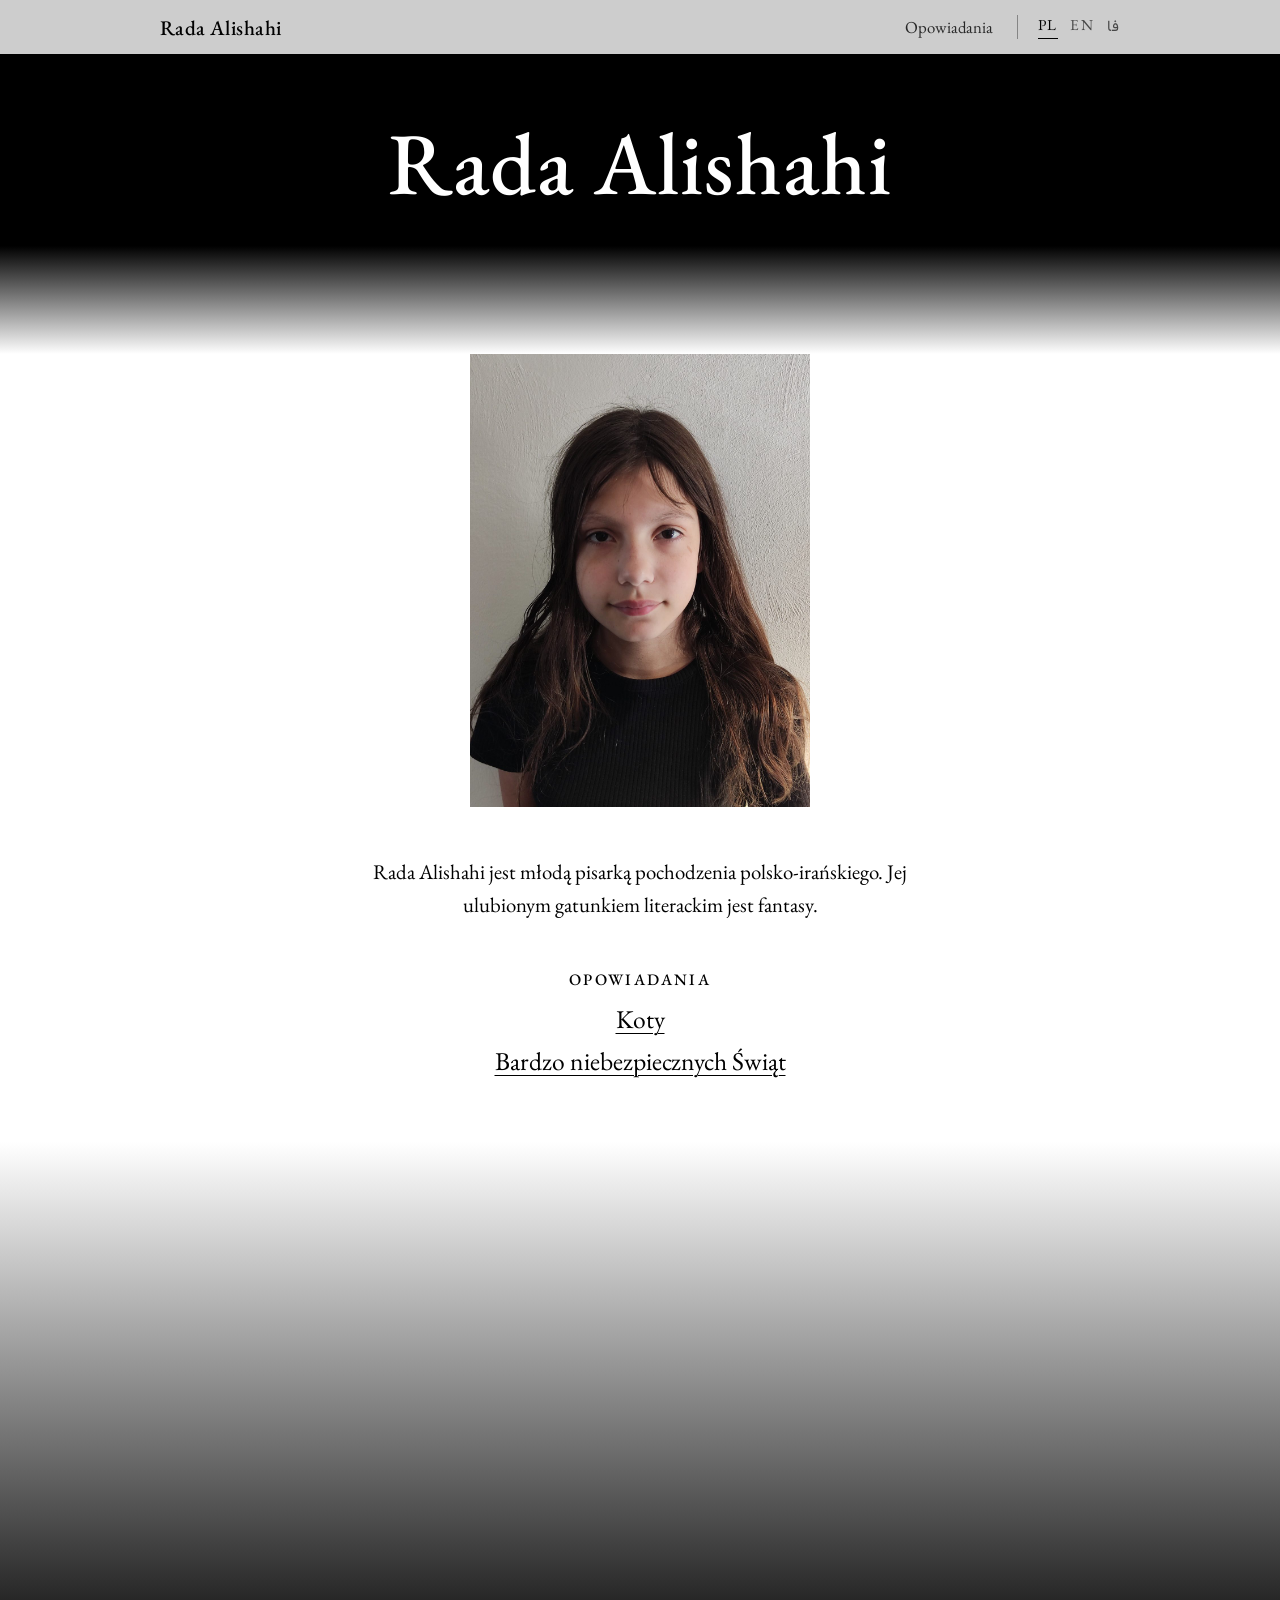
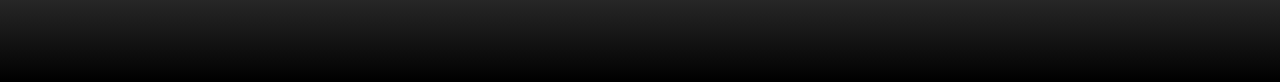
==== index.html @ a1891bc9 "Light grey top bar with black text for more contrast Co-Authored-By: Claude Opus 5.5 <noreply@anthro" ====
<!doctype html>
<html lang="pl" dir="ltr">
<head>
  <meta charset="utf-8">
  <meta name="viewport" content="width=device-width, initial-scale=1">
  <title>Rada Alishahi</title>
  <link rel="alternate" hreflang="pl" href="https://rada.chrupala.me/">
  <link rel="alternate" hreflang="en" href="https://rada.chrupala.me/en/">
  <link rel="alternate" hreflang="fa" href="https://rada.chrupala.me/fa/">
  <link rel="stylesheet" href="style.css?v=9">
</head>
<body>
  <nav class="topbar">
    <a class="brand" href="./" aria-current="page">Rada Alishahi</a>
    <a class="nav-link" href="./#stories">Opowiadania</a>
    <div class="langs">
      <a href="./" lang="pl" hreflang="pl" title="Polski" aria-current="page">PL</a>
      <a href="en/" lang="en" hreflang="en" title="English">EN</a>
      <a href="fa/" lang="fa" hreflang="fa" title="فارسی">فا</a>
    </div>
  </nav>
  <header>
    <h1>Rada Alishahi</h1>
  </header>
  <div class="fade fade-to-white" aria-hidden="true"></div>
  <main>
    <img src="rada.jpg" alt="Rada Alishahi" width="1200" height="1600">
    <section class="bio">
      <p>Rada Alishahi jest młodą pisarką pochodzenia polsko-irańskiego. Jej ulubionym gatunkiem literackim jest fantasy.</p>
    </section>
    <section class="stories" id="stories">
      <h2>Opowiadania</h2>
      <ul>
        <li><a href="koty/">Koty</a></li>
        <li><a href="christmas/">Bardzo niebezpiecznych Świąt</a></li>
      </ul>
    </section>
  </main>
  <div class="fade fade-to-black" aria-hidden="true"></div>
</body>
</html>
---- style.css ----
/* eb-garamond-latin-ext-400-italic */
@font-face {
  font-family: 'EB Garamond';
  font-style: italic;
  font-display: swap;
  font-weight: 400;
  src: url(fonts/eb-garamond-latin-ext-400-italic.woff2) format('woff2');
  unicode-range: U+0100-02BA,U+02BD-02C5,U+02C7-02CC,U+02CE-02D7,U+02DD-02FF,U+0304,U+0308,U+0329,U+1D00-1DBF,U+1E00-1E9F,U+1EF2-1EFF,U+2020,U+20A0-20AB,U+20AD-20C0,U+2113,U+2C60-2C7F,U+A720-A7FF;
}

/* eb-garamond-latin-400-italic */
@font-face {
  font-family: 'EB Garamond';
  font-style: italic;
  font-display: swap;
  font-weight: 400;
  src: url(fonts/eb-garamond-latin-400-italic.woff2) format('woff2');
  unicode-range: U+0000-00FF,U+0131,U+0152-0153,U+02BB-02BC,U+02C6,U+02DA,U+02DC,U+0304,U+0308,U+0329,U+2000-206F,U+20AC,U+2122,U+2191,U+2193,U+2212,U+2215,U+FEFF,U+FFFD;
}

/* eb-garamond-latin-ext-400-normal */
@font-face {
  font-family: 'EB Garamond';
  font-style: normal;
  font-display: swap;
  font-weight: 400;
  src: url(fonts/eb-garamond-latin-ext-400-normal.woff2) format('woff2');
  unicode-range: U+0100-02BA,U+02BD-02C5,U+02C7-02CC,U+02CE-02D7,U+02DD-02FF,U+0304,U+0308,U+0329,U+1D00-1DBF,U+1E00-1E9F,U+1EF2-1EFF,U+2020,U+20A0-20AB,U+20AD-20C0,U+2113,U+2C60-2C7F,U+A720-A7FF;
}

/* eb-garamond-latin-400-normal */
@font-face {
  font-family: 'EB Garamond';
  font-style: normal;
  font-display: swap;
  font-weight: 400;
  src: url(fonts/eb-garamond-latin-400-normal.woff2) format('woff2');
  unicode-range: U+0000-00FF,U+0131,U+0152-0153,U+02BB-02BC,U+02C6,U+02DA,U+02DC,U+0304,U+0308,U+0329,U+2000-206F,U+20AC,U+2122,U+2191,U+2193,U+2212,U+2215,U+FEFF,U+FFFD;
}

/* eb-garamond-latin-ext-500-normal */
@font-face {
  font-family: 'EB Garamond';
  font-style: normal;
  font-display: swap;
  font-weight: 500;
  src: url(fonts/eb-garamond-latin-ext-500-normal.woff2) format('woff2');
  unicode-range: U+0100-02BA,U+02BD-02C5,U+02C7-02CC,U+02CE-02D7,U+02DD-02FF,U+0304,U+0308,U+0329,U+1D00-1DBF,U+1E00-1E9F,U+1EF2-1EFF,U+2020,U+20A0-20AB,U+20AD-20C0,U+2113,U+2C60-2C7F,U+A720-A7FF;
}

/* eb-garamond-latin-500-normal */
@font-face {
  font-family: 'EB Garamond';
  font-style: normal;
  font-display: swap;
  font-weight: 500;
  src: url(fonts/eb-garamond-latin-500-normal.woff2) format('woff2');
  unicode-range: U+0000-00FF,U+0131,U+0152-0153,U+02BB-02BC,U+02C6,U+02DA,U+02DC,U+0304,U+0308,U+0329,U+2000-206F,U+20AC,U+2122,U+2191,U+2193,U+2212,U+2215,U+FEFF,U+FFFD;
}

/* vazirmatn-arabic-400-normal */
@font-face {
  font-family: 'Vazirmatn';
  font-style: normal;
  font-display: swap;
  font-weight: 400;
  src: url(fonts/vazirmatn-arabic-400-normal.woff2) format('woff2');
  unicode-range: U+0600-06FF,U+0750-077F,U+0870-088E,U+0890-0891,U+0897-08E1,U+08E3-08FF,U+200C-200E,U+2010-2011,U+204F,U+2E41,U+FB50-FDFF,U+FE70-FE74,U+FE76-FEFC,U+102E0-102FB,U+10E60-10E7E,U+10EC2-10EC4,U+10EFC-10EFF,U+1EE00-1EE03,U+1EE05-1EE1F,U+1EE21-1EE22,U+1EE24,U+1EE27,U+1EE29-1EE32,U+1EE34-1EE37,U+1EE39,U+1EE3B,U+1EE42,U+1EE47,U+1EE49,U+1EE4B,U+1EE4D-1EE4F,U+1EE51-1EE52,U+1EE54,U+1EE57,U+1EE59,U+1EE5B,U+1EE5D,U+1EE5F,U+1EE61-1EE62,U+1EE64,U+1EE67-1EE6A,U+1EE6C-1EE72,U+1EE74-1EE77,U+1EE79-1EE7C,U+1EE7E,U+1EE80-1EE89,U+1EE8B-1EE9B,U+1EEA1-1EEA3,U+1EEA5-1EEA9,U+1EEAB-1EEBB,U+1EEF0-1EEF1;
}

/* vazirmatn-latin-ext-400-normal */
@font-face {
  font-family: 'Vazirmatn';
  font-style: normal;
  font-display: swap;
  font-weight: 400;
  src: url(fonts/vazirmatn-latin-ext-400-normal.woff2) format('woff2');
  unicode-range: U+0100-02BA,U+02BD-02C5,U+02C7-02CC,U+02CE-02D7,U+02DD-02FF,U+0304,U+0308,U+0329,U+1D00-1DBF,U+1E00-1E9F,U+1EF2-1EFF,U+2020,U+20A0-20AB,U+20AD-20C0,U+2113,U+2C60-2C7F,U+A720-A7FF;
}

/* vazirmatn-latin-400-normal */
@font-face {
  font-family: 'Vazirmatn';
  font-style: normal;
  font-display: swap;
  font-weight: 400;
  src: url(fonts/vazirmatn-latin-400-normal.woff2) format('woff2');
  unicode-range: U+0000-00FF,U+0131,U+0152-0153,U+02BB-02BC,U+02C6,U+02DA,U+02DC,U+0304,U+0308,U+0329,U+2000-206F,U+20AC,U+2122,U+2191,U+2193,U+2212,U+2215,U+FEFF,U+FFFD;
}

/* vazirmatn-arabic-500-normal */
@font-face {
  font-family: 'Vazirmatn';
  font-style: normal;
  font-display: swap;
  font-weight: 500;
  src: url(fonts/vazirmatn-arabic-500-normal.woff2) format('woff2');
  unicode-range: U+0600-06FF,U+0750-077F,U+0870-088E,U+0890-0891,U+0897-08E1,U+08E3-08FF,U+200C-200E,U+2010-2011,U+204F,U+2E41,U+FB50-FDFF,U+FE70-FE74,U+FE76-FEFC,U+102E0-102FB,U+10E60-10E7E,U+10EC2-10EC4,U+10EFC-10EFF,U+1EE00-1EE03,U+1EE05-1EE1F,U+1EE21-1EE22,U+1EE24,U+1EE27,U+1EE29-1EE32,U+1EE34-1EE37,U+1EE39,U+1EE3B,U+1EE42,U+1EE47,U+1EE49,U+1EE4B,U+1EE4D-1EE4F,U+1EE51-1EE52,U+1EE54,U+1EE57,U+1EE59,U+1EE5B,U+1EE5D,U+1EE5F,U+1EE61-1EE62,U+1EE64,U+1EE67-1EE6A,U+1EE6C-1EE72,U+1EE74-1EE77,U+1EE79-1EE7C,U+1EE7E,U+1EE80-1EE89,U+1EE8B-1EE9B,U+1EEA1-1EEA3,U+1EEA5-1EEA9,U+1EEAB-1EEBB,U+1EEF0-1EEF1;
}

/* vazirmatn-latin-ext-500-normal */
@font-face {
  font-family: 'Vazirmatn';
  font-style: normal;
  font-display: swap;
  font-weight: 500;
  src: url(fonts/vazirmatn-latin-ext-500-normal.woff2) format('woff2');
  unicode-range: U+0100-02BA,U+02BD-02C5,U+02C7-02CC,U+02CE-02D7,U+02DD-02FF,U+0304,U+0308,U+0329,U+1D00-1DBF,U+1E00-1E9F,U+1EF2-1EFF,U+2020,U+20A0-20AB,U+20AD-20C0,U+2113,U+2C60-2C7F,U+A720-A7FF;
}

/* vazirmatn-latin-500-normal */
@font-face {
  font-family: 'Vazirmatn';
  font-style: normal;
  font-display: swap;
  font-weight: 500;
  src: url(fonts/vazirmatn-latin-500-normal.woff2) format('woff2');
  unicode-range: U+0000-00FF,U+0131,U+0152-0153,U+02BB-02BC,U+02C6,U+02DA,U+02DC,U+0304,U+0308,U+0329,U+2000-206F,U+20AC,U+2122,U+2191,U+2193,U+2212,U+2215,U+FEFF,U+FFFD;
}

* { box-sizing: border-box; }

html, body { margin: 0; }

body {
  background: #000;
  font-family: "EB Garamond", Garamond, "Times New Roman", serif;
}

header {
  padding: 7vh 16px 4vh;
  background: #000;
  color: #fff;
}

.topbar {
  position: sticky;
  top: 0;
  z-index: 10;
  display: flex;
  align-items: center;
  gap: 1.5rem;
  padding: 0.85rem max(16px, calc((100% - 60rem) / 2));
  background: rgba(212, 212, 212, 0.97);
  -webkit-backdrop-filter: blur(8px);
  backdrop-filter: blur(8px);
  box-shadow: 0 1px 6px rgba(0, 0, 0, 0.3);
  color: #000;
  font-size: 1.05rem;
}

.topbar a {
  color: #000;
  text-decoration: none;
}

.topbar .brand {
  margin-inline-end: auto;
  font-size: 1.3rem;
  font-weight: 500;
  letter-spacing: 0.02em;
}

.topbar .nav-link {
  opacity: 0.8;
}

.topbar .nav-link:hover,
.topbar .langs a:hover {
  opacity: 1;
}

.langs {
  display: flex;
  gap: 0.8rem;
  padding-inline-start: 1.25rem;
  border-inline-start: 1px solid rgba(0, 0, 0, 0.35);
}

.langs a {
  opacity: 0.65;
  font-size: 0.95rem;
  letter-spacing: 0.08em;
}

.langs a[aria-current="page"] {
  opacity: 1;
  border-bottom: 1px solid currentColor;
}

@media (max-width: 480px) {
  .topbar { gap: 0.9rem; padding-block: 0.7rem; font-size: 1rem; }
  .topbar .brand { font-size: 1.1rem; }
  .langs { gap: 0.6rem; padding-inline-start: 0.9rem; }
}

#stories,
.cyoa section {
  scroll-margin-top: 5rem;
}

h1 {
  margin: 0;
  font-size: clamp(2.5rem, 9vw, 5.5rem);
  font-weight: 500;
  line-height: 1.05;
  text-wrap: balance;
  letter-spacing: 0.01em;
  text-align: center;
}

.fade { height: 12vh; }
.fade-to-white { background: linear-gradient(to bottom, #000, #fff); }
.fade-to-black { height: 60vh; background: linear-gradient(to bottom, #fff, #000); }

main {
  background: #fff;
  color: #000;
  padding: 0 16px 4rem;
}

img {
  display: block;
  width: min(340px, 75vw);
  height: auto;
  margin: 0 auto;
}

.bio {
  max-width: 36rem;
  margin: 3rem auto 0;
  font-size: 1.3rem;
  line-height: 1.6;
  text-align: center;
}

.byline {
  margin: 1rem 0 0;
  text-align: center;
  font-style: italic;
  font-size: 1.2rem;
  opacity: 0.8;
}

.stories {
  max-width: 36rem;
  margin: 3rem auto 0;
  text-align: center;
  font-size: 1.3rem;
}

.stories h2 {
  margin: 0 0 0.75rem;
  font-size: 1rem;
  font-weight: 500;
  letter-spacing: 0.15em;
  text-transform: uppercase;
}

.stories ul {
  list-style: none;
  margin: 0;
  padding: 0;
}

.stories a {
  color: #000;
  font-size: 1.6rem;
  text-underline-offset: 0.2em;
  text-decoration-thickness: 1px;
}

.stories .note {
  font-size: 1rem;
  opacity: 0.7;
}

.story {
  max-width: 34rem;
  margin: 0 auto;
  font-size: 1.25rem;
  line-height: 1.6;
  hyphens: auto;
}

.story p {
  margin: 0;
  text-indent: 1.5em;
}

.story h2 {
  margin: 0 0 1.5rem;
  font-size: 1.8rem;
  font-weight: 500;
  text-align: center;
}

.story h2 + p {
  text-indent: 0;
}

.story p + h2 {
  margin-top: 4rem;
}

.chapter-no {
  display: block;
  margin-bottom: 0.25rem;
  font-size: 0.9rem;
  letter-spacing: 0.15em;
  text-transform: uppercase;
  opacity: 0.6;
}

.story .tbc {
  margin-top: 3rem;
  text-indent: 0;
  text-align: center;
}

html[lang="fa"] body {
  font-family: Vazirmatn, Tahoma, sans-serif;
}

html[lang="fa"] h1 {
  letter-spacing: 0;
  line-height: 1.3;
}

html[lang="fa"] .bio {
  line-height: 2;
}

.langs a:lang(fa) {
  font-family: Vazirmatn, Tahoma, sans-serif;
}

.langs a:lang(pl),
.langs a:lang(en) {
  font-family: "EB Garamond", Garamond, "Times New Roman", serif;
}

html[lang="fa"] .stories a:lang(pl) {
  font-family: "EB Garamond", Garamond, "Times New Roman", serif;
}

.byline a {
  color: inherit;
  text-underline-offset: 0.2em;
  text-decoration-thickness: 1px;
}

html[lang="fa"] .byline {
  font-style: normal;
}

html[lang="fa"] .story {
  line-height: 2.1;
  hyphens: none;
}

html[lang="fa"] .story em {
  font-style: normal;
  font-weight: 500;
}

html[lang="fa"] .chapter-no {
  letter-spacing: 0;
}

h1.h1-long {
  max-width: 14em;
  margin: 0 auto;
  font-size: clamp(2rem, 6.5vw, 4rem);
  line-height: 1.1;
}

/* interactive story: show one section at a time */
.cyoa section {
  display: none;
}

.cyoa section:target,
.cyoa:not(:has(section:target)) #s1 {
  display: block;
}

@supports not selector(:has(a)) {
  .cyoa section { display: block; margin-bottom: 3rem; }
}

.cyoa .section-no {
  margin-bottom: 1.5rem;
  text-indent: 0;
  text-align: center;
  font-size: 1.6rem;
  opacity: 0.5;
}

.cyoa .choice {
  margin-top: 1.5rem;
  text-indent: 0;
  font-style: italic;
}

.story a {
  color: #000;
  text-underline-offset: 0.2em;
  text-decoration-thickness: 1px;
}

.cyoa .choice a {
  font-style: normal;
  font-weight: 500;
  white-space: nowrap;
}

.cyoa .ending {
  margin-top: 2.5rem;
  text-indent: 0;
  text-align: center;
  letter-spacing: 0.15em;
}

.cyoa .ending + p {
  margin-top: 1rem;
  text-indent: 0;
  text-align: center;
}

.cyoa .again {
  margin-top: 2rem;
  text-indent: 0;
  text-align: center;
}

.stories li + li {
  margin-top: 0.5rem;
}

html[lang="fa"] .stories a:lang(en) {
  font-family: "EB Garamond", Garamond, "Times New Roman", serif;
}
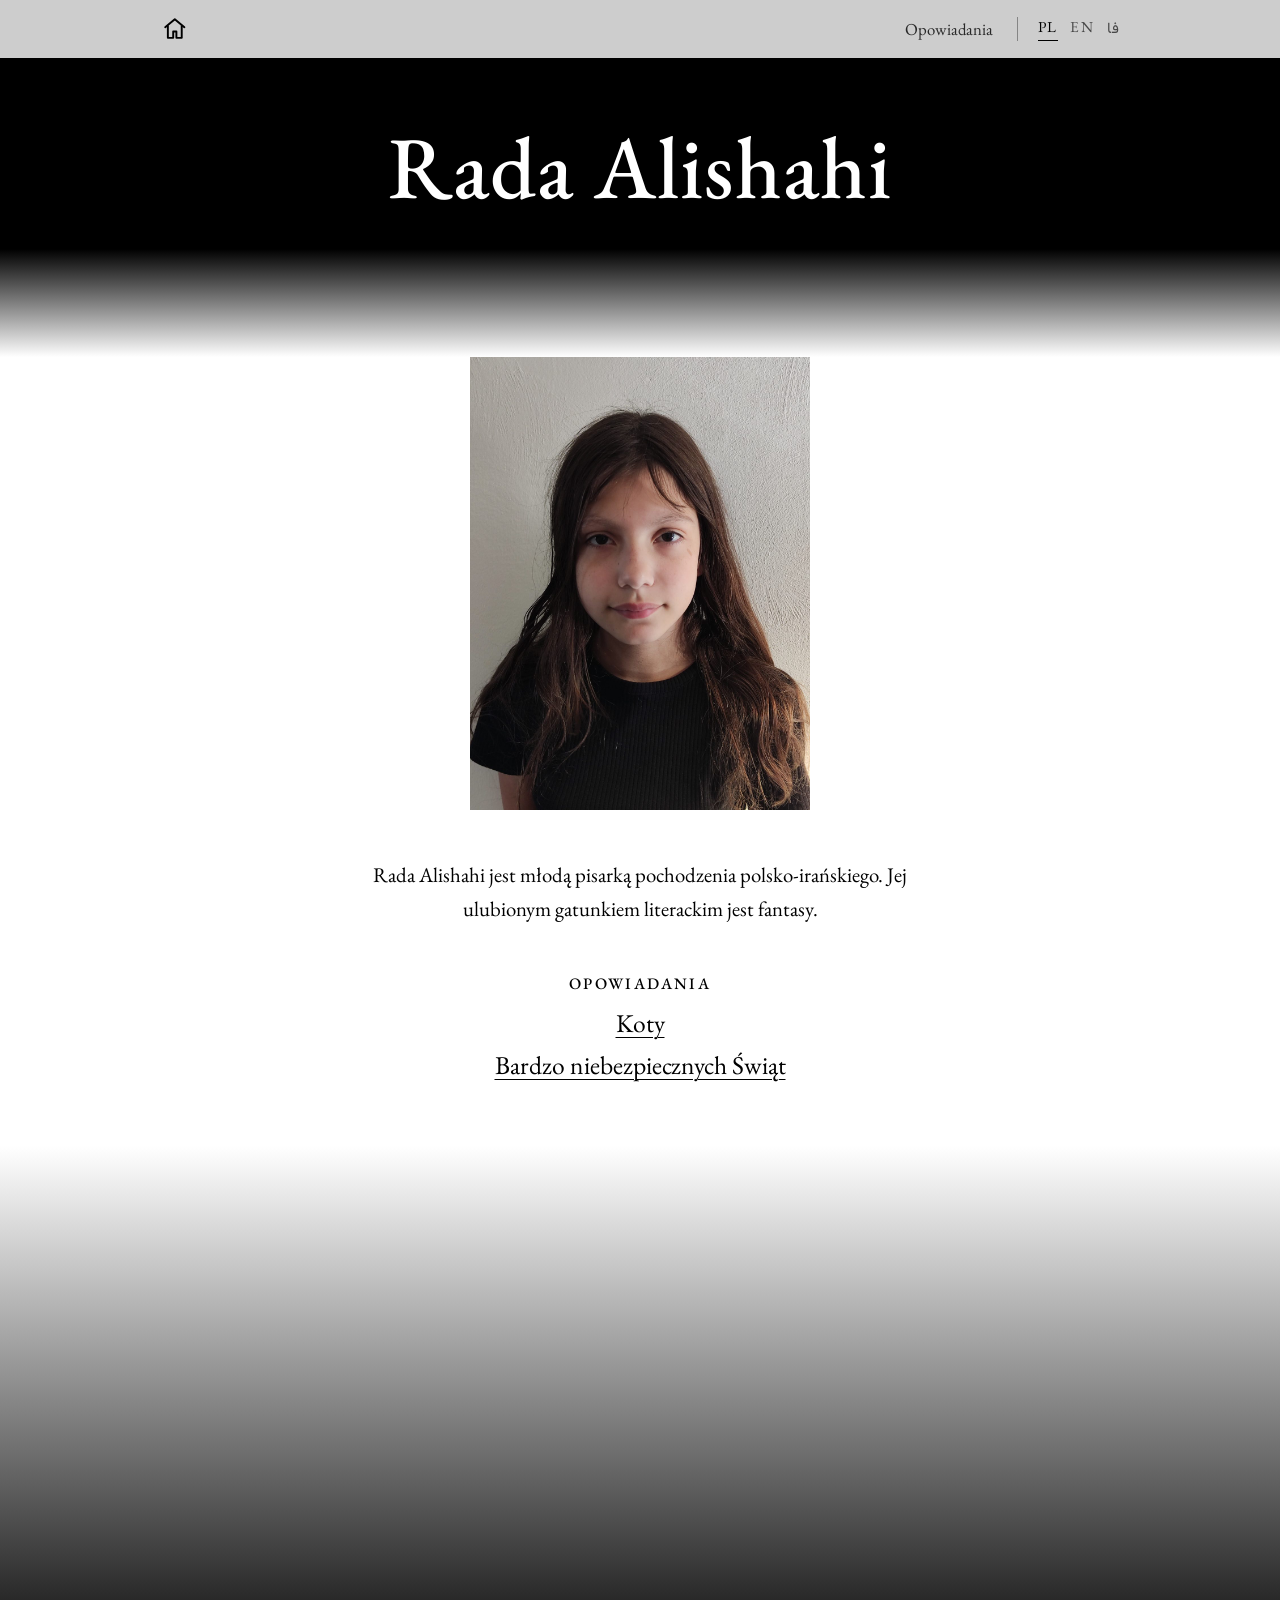
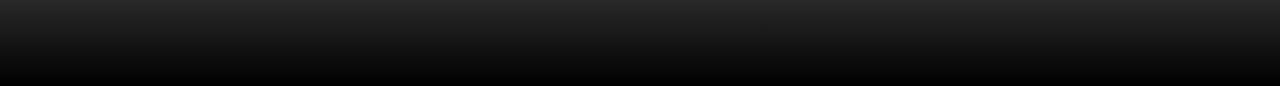
==== commit bd55d8ea: "Home icon instead of name in top bar Co-Authored-By: Claude Opus 5.5 <noreply@anthropic.com> Claude-" ====
--- a/index.html
+++ b/index.html
@@ -7,11 +7,11 @@
   <link rel="alternate" hreflang="pl" href="https://rada.chrupala.me/">
   <link rel="alternate" hreflang="en" href="https://rada.chrupala.me/en/">
   <link rel="alternate" hreflang="fa" href="https://rada.chrupala.me/fa/">
-  <link rel="stylesheet" href="style.css?v=9">
+  <link rel="stylesheet" href="style.css?v=10">
 </head>
 <body>
   <nav class="topbar">
-    <a class="brand" href="./" aria-current="page">Rada Alishahi</a>
+    <a class="brand" href="./" aria-current="page" aria-label="Strona główna" title="Strona główna"><svg viewBox="0 0 24 24" width="24" height="24" aria-hidden="true" focusable="false"><path d="M3 10.5 12 3l9 7.5" fill="none" stroke="currentColor" stroke-width="1.8" stroke-linecap="round" stroke-linejoin="round"/><path d="M5.5 9v11.5h5v-6h3v6h5V9" fill="none" stroke="currentColor" stroke-width="1.8" stroke-linejoin="round"/></svg></a>
     <a class="nav-link" href="./#stories">Opowiadania</a>
     <div class="langs">
       <a href="./" lang="pl" hreflang="pl" title="Polski" aria-current="page">PL</a>
--- a/style.css
+++ b/style.css
@@ -155,10 +155,19 @@
 }
 
 .topbar .brand {
+  display: inline-flex;
   margin-inline-end: auto;
-  font-size: 1.3rem;
-  font-weight: 500;
-  letter-spacing: 0.02em;
+  padding: 0.15rem;
+}
+
+.topbar .brand svg {
+  display: block;
+  width: 1.6rem;
+  height: 1.6rem;
+}
+
+.topbar .brand:hover {
+  opacity: 0.7;
 }
 
 .topbar .nav-link {
@@ -190,7 +199,6 @@
 
 @media (max-width: 480px) {
   .topbar { gap: 0.9rem; padding-block: 0.7rem; font-size: 1rem; }
-  .topbar .brand { font-size: 1.1rem; }
   .langs { gap: 0.6rem; padding-inline-start: 0.9rem; }
 }
 
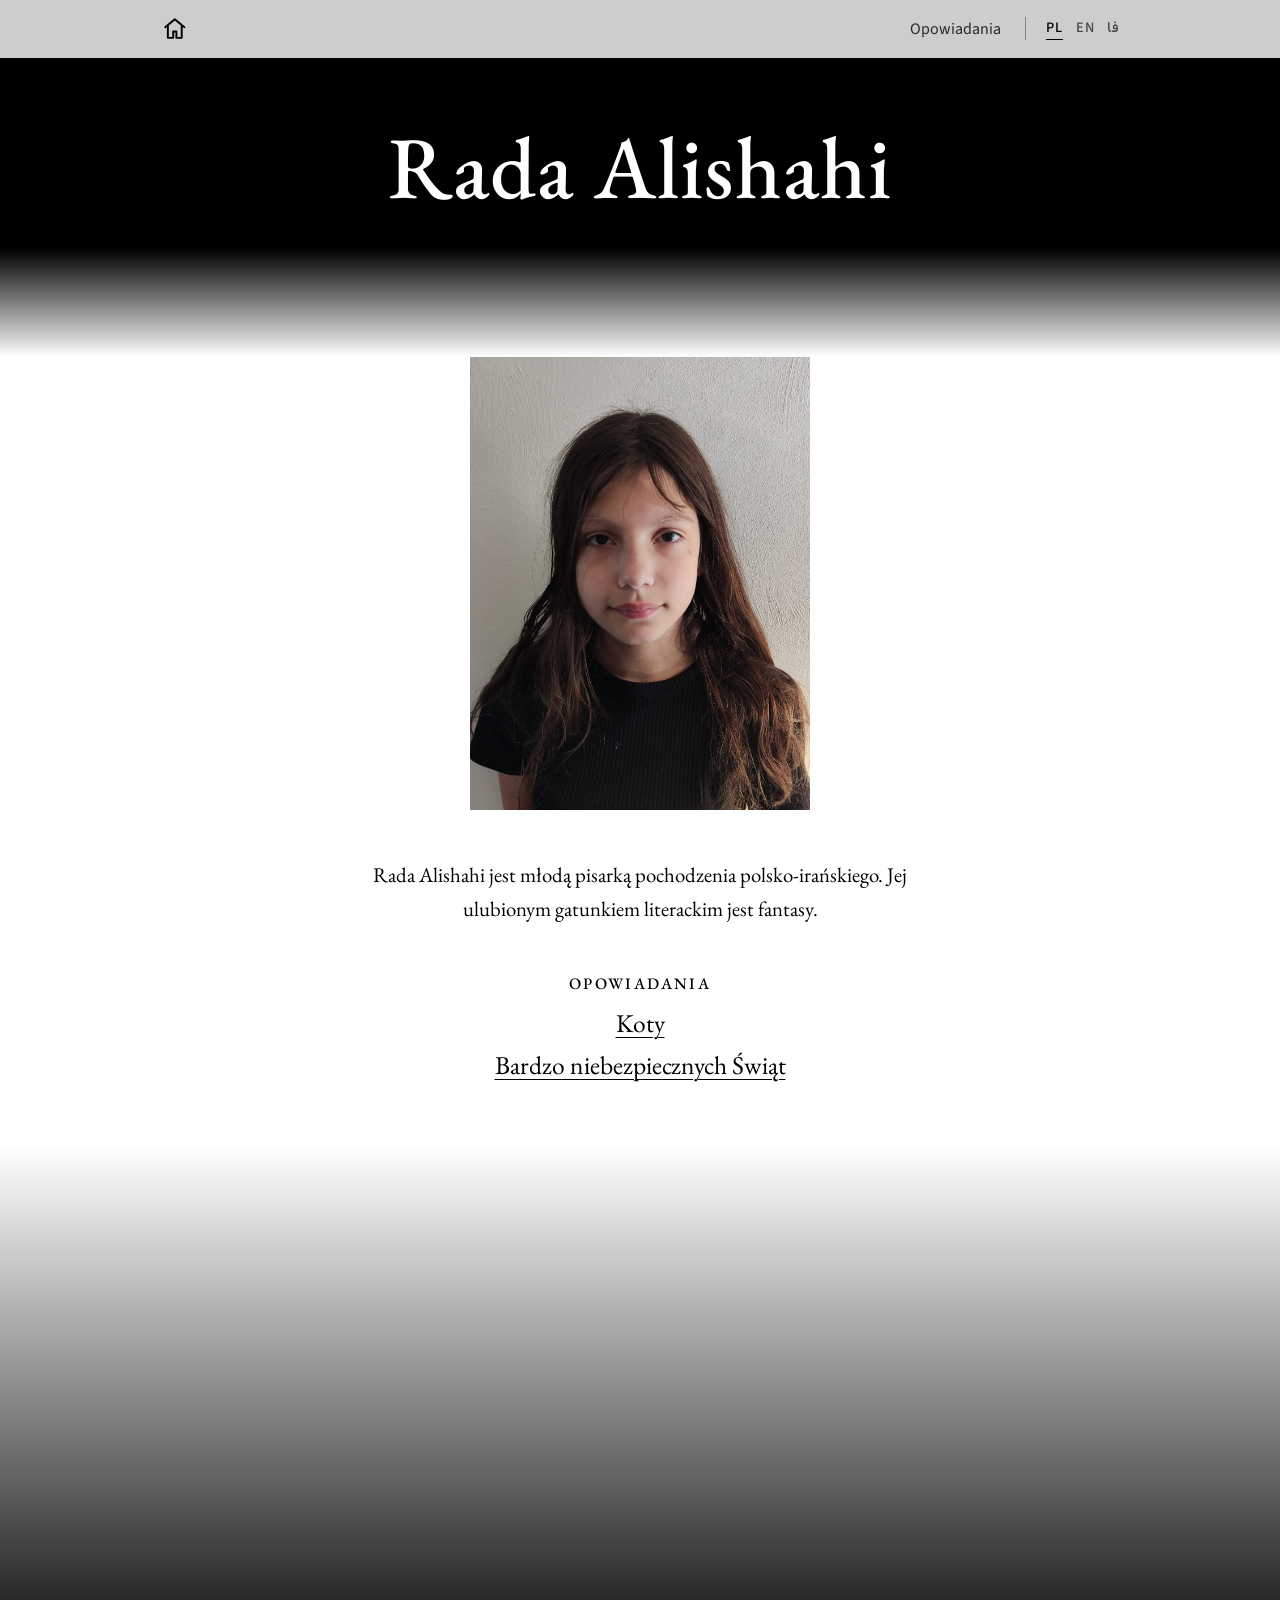
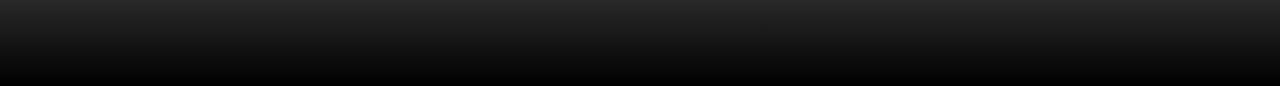
==== commit 368f3e68: "Source Sans 3 in top bar Co-Authored-By: Claude Opus 5.5 <noreply@anthropic.com> Claude-Session: htt" ====
--- a/index.html
+++ b/index.html
@@ -7,7 +7,7 @@
   <link rel="alternate" hreflang="pl" href="https://rada.chrupala.me/">
   <link rel="alternate" hreflang="en" href="https://rada.chrupala.me/en/">
   <link rel="alternate" hreflang="fa" href="https://rada.chrupala.me/fa/">
-  <link rel="stylesheet" href="style.css?v=10">
+  <link rel="stylesheet" href="style.css?v=11">
 </head>
 <body>
   <nav class="topbar">
--- a/style.css
+++ b/style.css
@@ -1,3 +1,43 @@
+/* source-sans-3-latin-ext-400-normal */
+@font-face {
+  font-family: 'Source Sans 3';
+  font-style: normal;
+  font-display: swap;
+  font-weight: 400;
+  src: url(fonts/source-sans-3-latin-ext-400-normal.woff2) format('woff2');
+  unicode-range: U+0100-02BA,U+02BD-02C5,U+02C7-02CC,U+02CE-02D7,U+02DD-02FF,U+0304,U+0308,U+0329,U+1D00-1DBF,U+1E00-1E9F,U+1EF2-1EFF,U+2020,U+20A0-20AB,U+20AD-20C0,U+2113,U+2C60-2C7F,U+A720-A7FF;
+}
+
+/* source-sans-3-latin-400-normal */
+@font-face {
+  font-family: 'Source Sans 3';
+  font-style: normal;
+  font-display: swap;
+  font-weight: 400;
+  src: url(fonts/source-sans-3-latin-400-normal.woff2) format('woff2');
+  unicode-range: U+0000-00FF,U+0131,U+0152-0153,U+02BB-02BC,U+02C6,U+02DA,U+02DC,U+0304,U+0308,U+0329,U+2000-206F,U+20AC,U+2122,U+2191,U+2193,U+2212,U+2215,U+FEFF,U+FFFD;
+}
+
+/* source-sans-3-latin-ext-500-normal */
+@font-face {
+  font-family: 'Source Sans 3';
+  font-style: normal;
+  font-display: swap;
+  font-weight: 500;
+  src: url(fonts/source-sans-3-latin-ext-500-normal.woff2) format('woff2');
+  unicode-range: U+0100-02BA,U+02BD-02C5,U+02C7-02CC,U+02CE-02D7,U+02DD-02FF,U+0304,U+0308,U+0329,U+1D00-1DBF,U+1E00-1E9F,U+1EF2-1EFF,U+2020,U+20A0-20AB,U+20AD-20C0,U+2113,U+2C60-2C7F,U+A720-A7FF;
+}
+
+/* source-sans-3-latin-500-normal */
+@font-face {
+  font-family: 'Source Sans 3';
+  font-style: normal;
+  font-display: swap;
+  font-weight: 500;
+  src: url(fonts/source-sans-3-latin-500-normal.woff2) format('woff2');
+  unicode-range: U+0000-00FF,U+0131,U+0152-0153,U+02BB-02BC,U+02C6,U+02DA,U+02DC,U+0304,U+0308,U+0329,U+2000-206F,U+20AC,U+2122,U+2191,U+2193,U+2212,U+2215,U+FEFF,U+FFFD;
+}
+
 /* eb-garamond-latin-ext-400-italic */
 @font-face {
   font-family: 'EB Garamond';
@@ -146,7 +186,8 @@
   backdrop-filter: blur(8px);
   box-shadow: 0 1px 6px rgba(0, 0, 0, 0.3);
   color: #000;
-  font-size: 1.05rem;
+  font-family: "Source Sans 3", Vazirmatn, "Helvetica Neue", Arial, sans-serif;
+  font-size: 1rem;
 }
 
 .topbar a {
@@ -188,8 +229,9 @@
 
 .langs a {
   opacity: 0.65;
-  font-size: 0.95rem;
-  letter-spacing: 0.08em;
+  font-size: 0.9rem;
+  font-weight: 500;
+  letter-spacing: 0.06em;
 }
 
 .langs a[aria-current="page"] {
@@ -339,14 +381,7 @@
   line-height: 2;
 }
 
-.langs a:lang(fa) {
-  font-family: Vazirmatn, Tahoma, sans-serif;
-}
-
-.langs a:lang(pl),
-.langs a:lang(en) {
-  font-family: "EB Garamond", Garamond, "Times New Roman", serif;
-}
+
 
 html[lang="fa"] .stories a:lang(pl) {
   font-family: "EB Garamond", Garamond, "Times New Roman", serif;
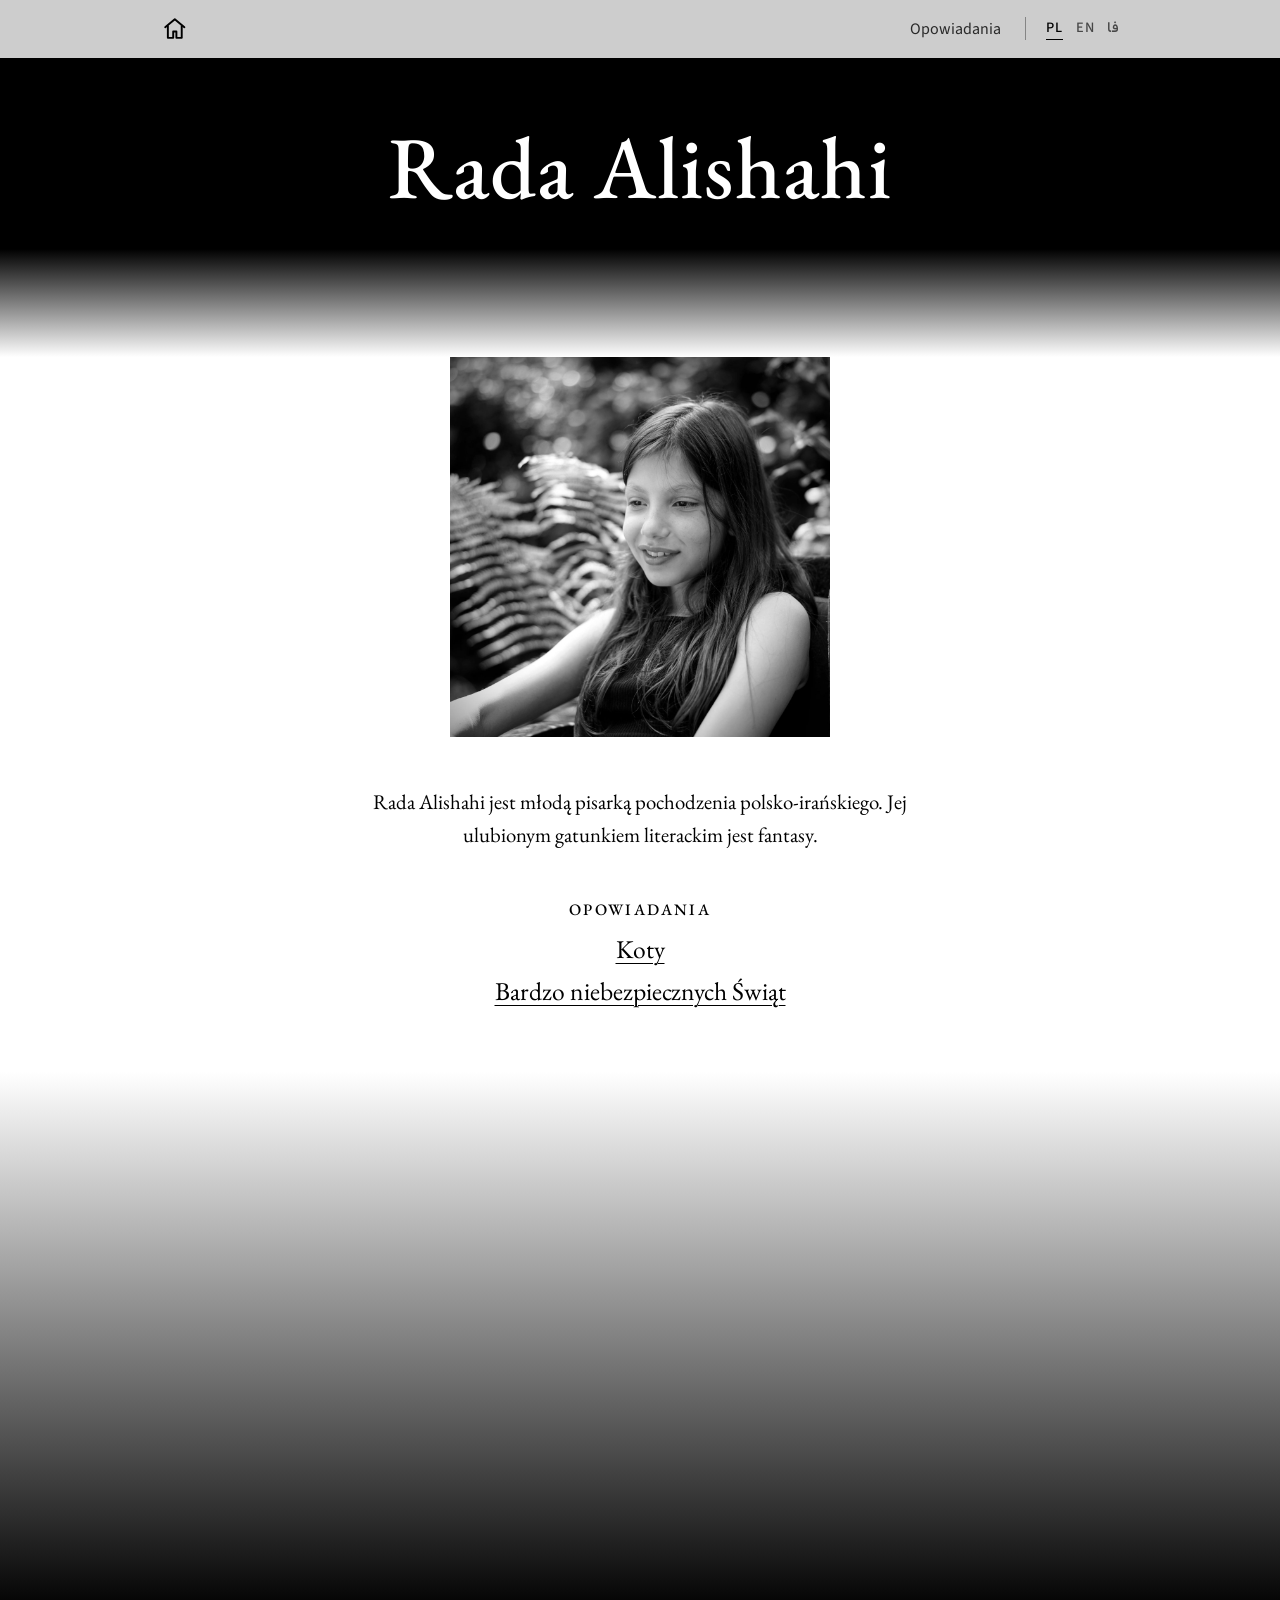
==== commit b01e5c89: "Replace photo with black-and-white portrait Co-Authored-By: Claude Opus 5.5 <noreply@anthropic.com> " ====
--- a/index.html
+++ b/index.html
@@ -7,7 +7,7 @@
   <link rel="alternate" hreflang="pl" href="https://rada.chrupala.me/">
   <link rel="alternate" hreflang="en" href="https://rada.chrupala.me/en/">
   <link rel="alternate" hreflang="fa" href="https://rada.chrupala.me/fa/">
-  <link rel="stylesheet" href="style.css?v=11">
+  <link rel="stylesheet" href="style.css?v=12">
 </head>
 <body>
   <nav class="topbar">
@@ -24,7 +24,7 @@
   </header>
   <div class="fade fade-to-white" aria-hidden="true"></div>
   <main>
-    <img src="rada.jpg" alt="Rada Alishahi" width="1200" height="1600">
+    <img src="rada-bw.jpg" alt="Rada Alishahi" width="1200" height="1200">
     <section class="bio">
       <p>Rada Alishahi jest młodą pisarką pochodzenia polsko-irańskiego. Jej ulubionym gatunkiem literackim jest fantasy.</p>
     </section>
--- a/style.css
+++ b/style.css
@@ -271,7 +271,7 @@
 
 img {
   display: block;
-  width: min(340px, 75vw);
+  width: min(380px, 85vw);
   height: auto;
   margin: 0 auto;
 }
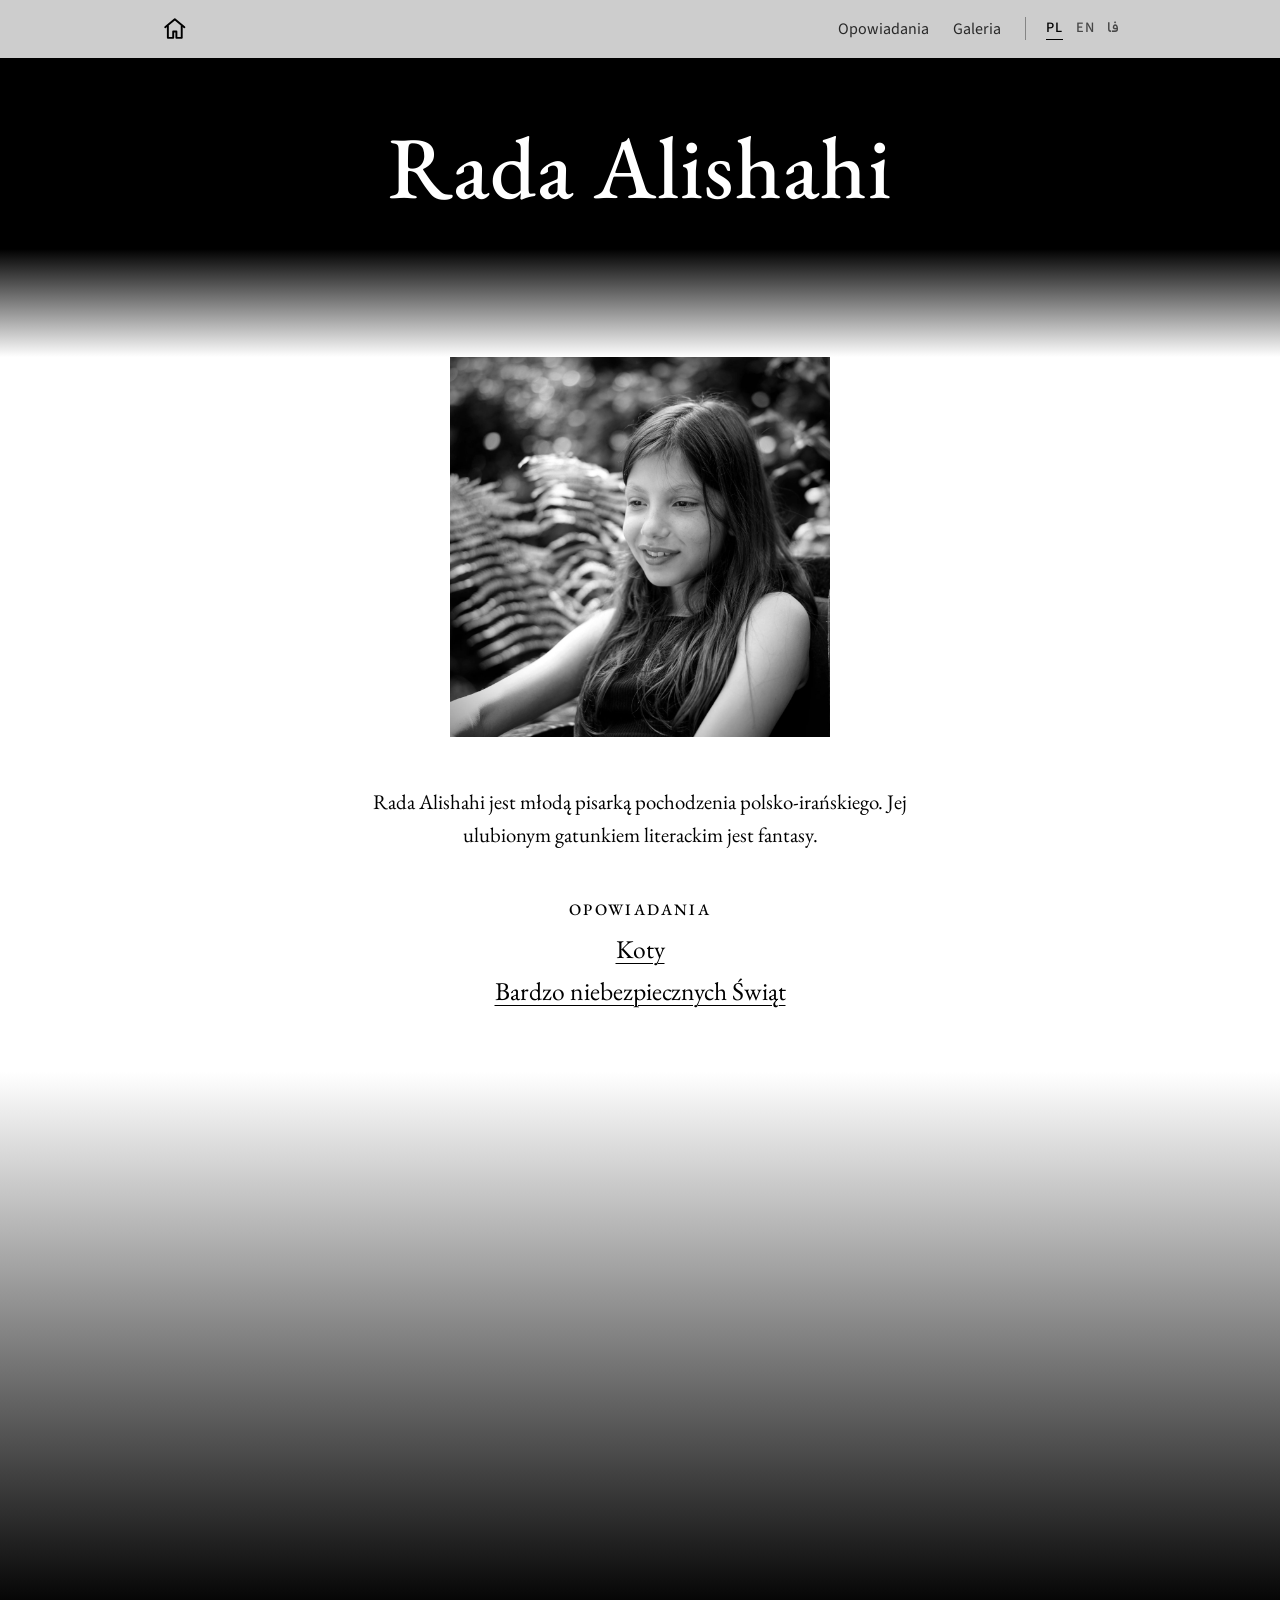
==== commit 2e441e8c: "Add gallery of Rada's drawings in Polish, English and Persian Six drawings shown as a grid of thumbn" ====
--- a/index.html
+++ b/index.html
@@ -7,12 +7,13 @@
   <link rel="alternate" hreflang="pl" href="https://rada.chrupala.me/">
   <link rel="alternate" hreflang="en" href="https://rada.chrupala.me/en/">
   <link rel="alternate" hreflang="fa" href="https://rada.chrupala.me/fa/">
-  <link rel="stylesheet" href="style.css?v=12">
+  <link rel="stylesheet" href="style.css?v=13">
 </head>
 <body>
   <nav class="topbar">
     <a class="brand" href="./" aria-current="page" aria-label="Strona główna" title="Strona główna"><svg viewBox="0 0 24 24" width="24" height="24" aria-hidden="true" focusable="false"><path d="M3 10.5 12 3l9 7.5" fill="none" stroke="currentColor" stroke-width="1.8" stroke-linecap="round" stroke-linejoin="round"/><path d="M5.5 9v11.5h5v-6h3v6h5V9" fill="none" stroke="currentColor" stroke-width="1.8" stroke-linejoin="round"/></svg></a>
     <a class="nav-link" href="./#stories">Opowiadania</a>
+    <a class="nav-link" href="./gallery/">Galeria</a>
     <div class="langs">
       <a href="./" lang="pl" hreflang="pl" title="Polski" aria-current="page">PL</a>
       <a href="en/" lang="en" hreflang="en" title="English">EN</a>
--- a/style.css
+++ b/style.css
@@ -485,3 +485,87 @@
   font-family: "EB Garamond", Garamond, "Times New Roman", serif;
 }
 
+
+/* gallery */
+.gallery {
+  max-width: 60rem;
+  margin: 0 auto;
+  scroll-margin-top: 5rem;
+}
+
+.gallery ul {
+  display: grid;
+  grid-template-columns: repeat(auto-fill, minmax(min(100%, 17rem), 1fr));
+  gap: 1.25rem;
+  list-style: none;
+  margin: 0;
+  padding: 0;
+}
+
+.gallery a {
+  display: block;
+  box-shadow: 0 1px 6px rgba(0, 0, 0, 0.25);
+  transition: transform 0.15s ease, box-shadow 0.15s ease;
+}
+
+.gallery a:hover,
+.gallery a:focus-visible {
+  transform: translateY(-2px);
+  box-shadow: 0 4px 14px rgba(0, 0, 0, 0.3);
+}
+
+.gallery img {
+  width: 100%;
+  height: auto;
+  aspect-ratio: 5 / 3;
+  object-fit: cover;
+}
+
+.lightbox {
+  display: none;
+  position: fixed;
+  inset: 0;
+  z-index: 20;
+  align-items: center;
+  justify-content: center;
+  padding: 3.5rem 3rem;
+  background: rgba(0, 0, 0, 0.97);
+}
+
+.lightbox:target {
+  display: flex;
+}
+
+.lightbox img {
+  width: auto;
+  height: auto;
+  max-width: 100%;
+  max-height: 100%;
+  margin: 0;
+}
+
+.lightbox a {
+  position: absolute;
+  color: #fff;
+  font-family: "Source Sans 3", "Helvetica Neue", Arial, sans-serif;
+  font-size: 2.5rem;
+  line-height: 1;
+  text-decoration: none;
+  opacity: 0.75;
+  padding: 0.5rem 0.75rem;
+}
+
+.lightbox a:hover,
+.lightbox a:focus-visible {
+  opacity: 1;
+}
+
+.lightbox .lb-close { top: 0.25rem; inset-inline-end: 0.25rem; }
+.lightbox .lb-prev { top: 50%; transform: translateY(-50%); inset-inline-start: 0; }
+.lightbox .lb-next { top: 50%; transform: translateY(-50%); inset-inline-end: 0; }
+
+@media (max-width: 480px) {
+  .lightbox { padding: 3.5rem 0; }
+  .lightbox .lb-prev,
+  .lightbox .lb-next { top: auto; bottom: 0.25rem; transform: none; }
+}
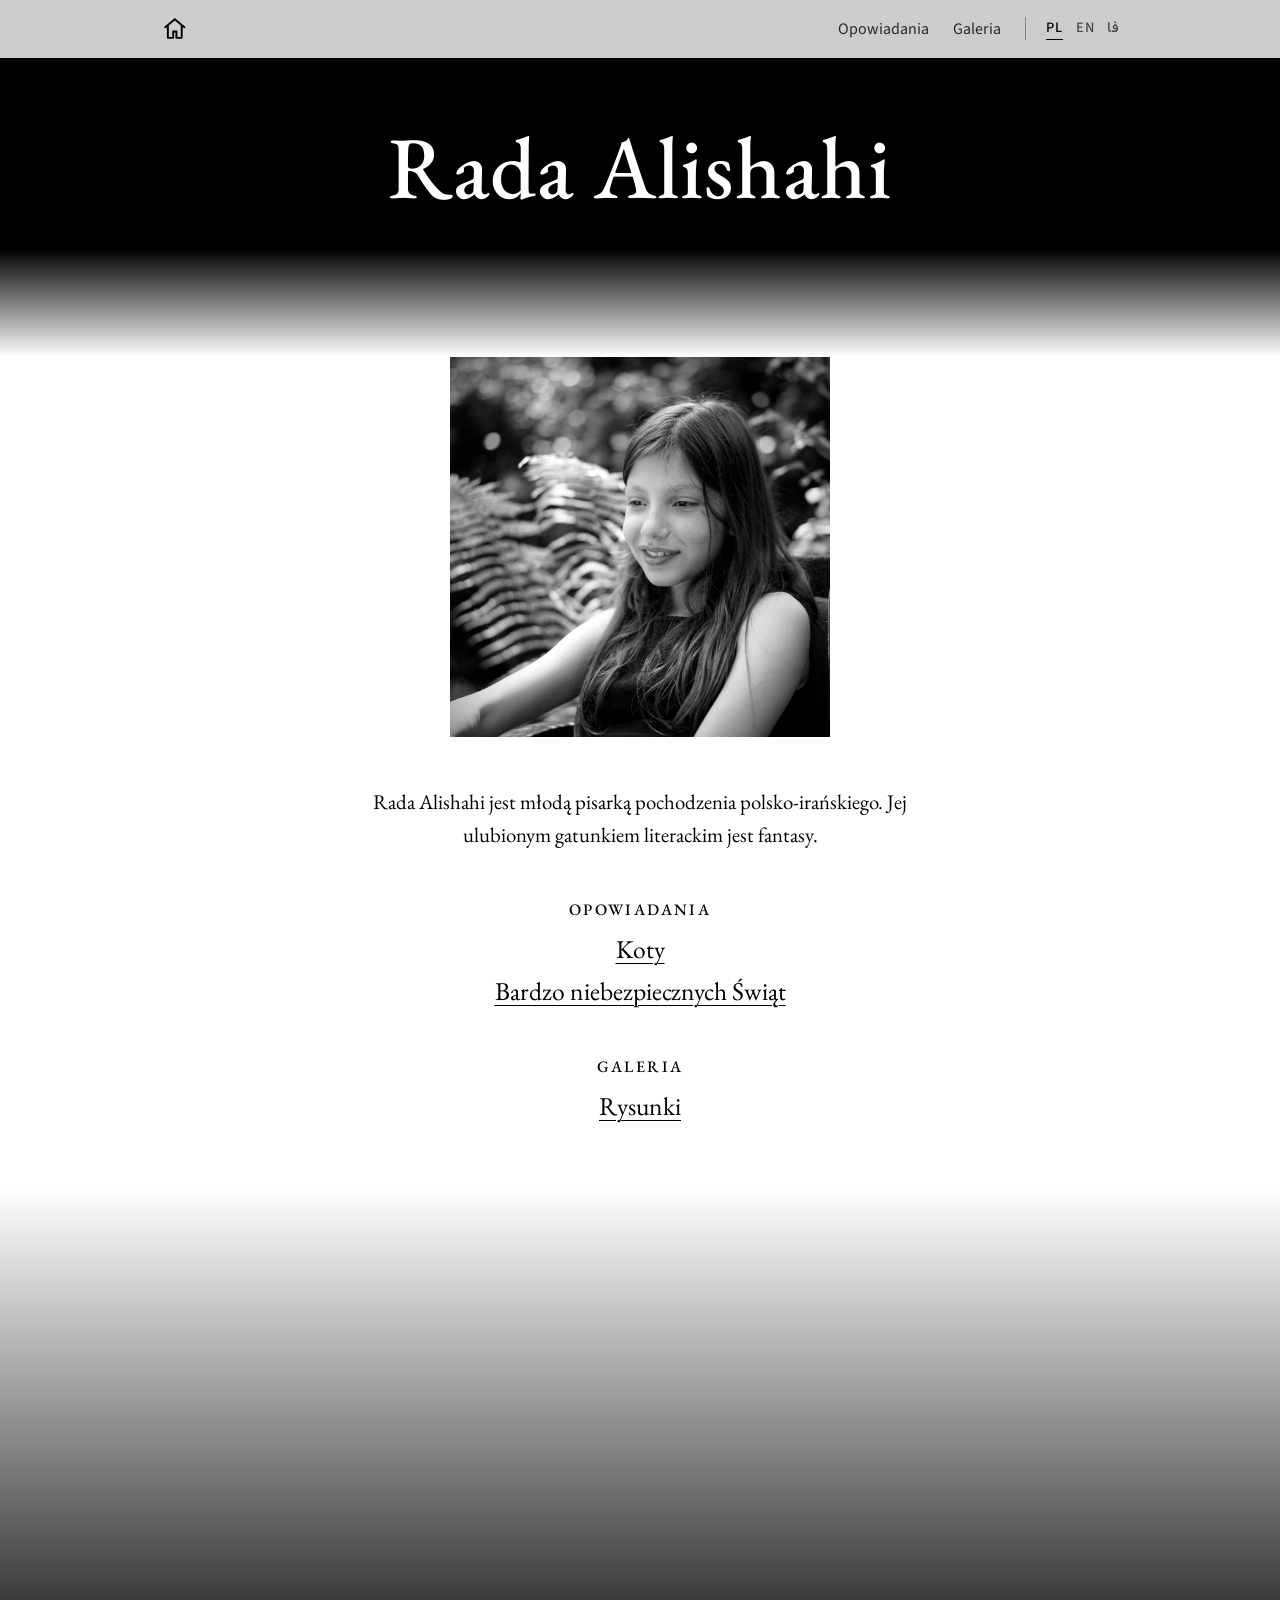
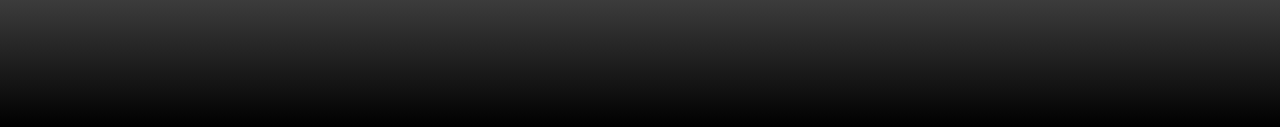
==== commit 83cc4a5d: "Link to the gallery from the home pages Co-Authored-By: Claude Opus 5.5 <noreply@anthropic.com> Clau" ====
--- a/index.html
+++ b/index.html
@@ -7,7 +7,7 @@
   <link rel="alternate" hreflang="pl" href="https://rada.chrupala.me/">
   <link rel="alternate" hreflang="en" href="https://rada.chrupala.me/en/">
   <link rel="alternate" hreflang="fa" href="https://rada.chrupala.me/fa/">
-  <link rel="stylesheet" href="style.css?v=13">
+  <link rel="stylesheet" href="style.css?v=15">
 </head>
 <body>
   <nav class="topbar">
@@ -36,6 +36,12 @@
         <li><a href="christmas/">Bardzo niebezpiecznych Świąt</a></li>
       </ul>
     </section>
+    <section class="stories" id="gallery">
+      <h2>Galeria</h2>
+      <ul>
+        <li><a href="gallery/">Rysunki</a></li>
+      </ul>
+    </section>
   </main>
   <div class="fade fade-to-black" aria-hidden="true"></div>
 </body>
--- a/style.css
+++ b/style.css
@@ -245,6 +245,7 @@
 }
 
 #stories,
+#gallery,
 .cyoa section {
   scroll-margin-top: 5rem;
 }
@@ -504,6 +505,9 @@
 
 .gallery a {
   display: block;
+  background: #fff;
+  color: #000;
+  text-decoration: none;
   box-shadow: 0 1px 6px rgba(0, 0, 0, 0.25);
   transition: transform 0.15s ease, box-shadow 0.15s ease;
 }
@@ -521,11 +525,25 @@
   object-fit: cover;
 }
 
+.gallery .caption {
+  display: block;
+  padding: 0.6rem 0.8rem 0.7rem;
+  font-size: 1.2rem;
+}
+
+.lb-caption {
+  margin: 0.9rem 0 0;
+  color: #fff;
+  font-size: 1.3rem;
+  text-align: center;
+}
+
 .lightbox {
   display: none;
   position: fixed;
   inset: 0;
   z-index: 20;
+  flex-direction: column;
   align-items: center;
   justify-content: center;
   padding: 3.5rem 3rem;
@@ -540,7 +558,7 @@
   width: auto;
   height: auto;
   max-width: 100%;
-  max-height: 100%;
+  max-height: calc(100% - 3rem);
   margin: 0;
 }
 
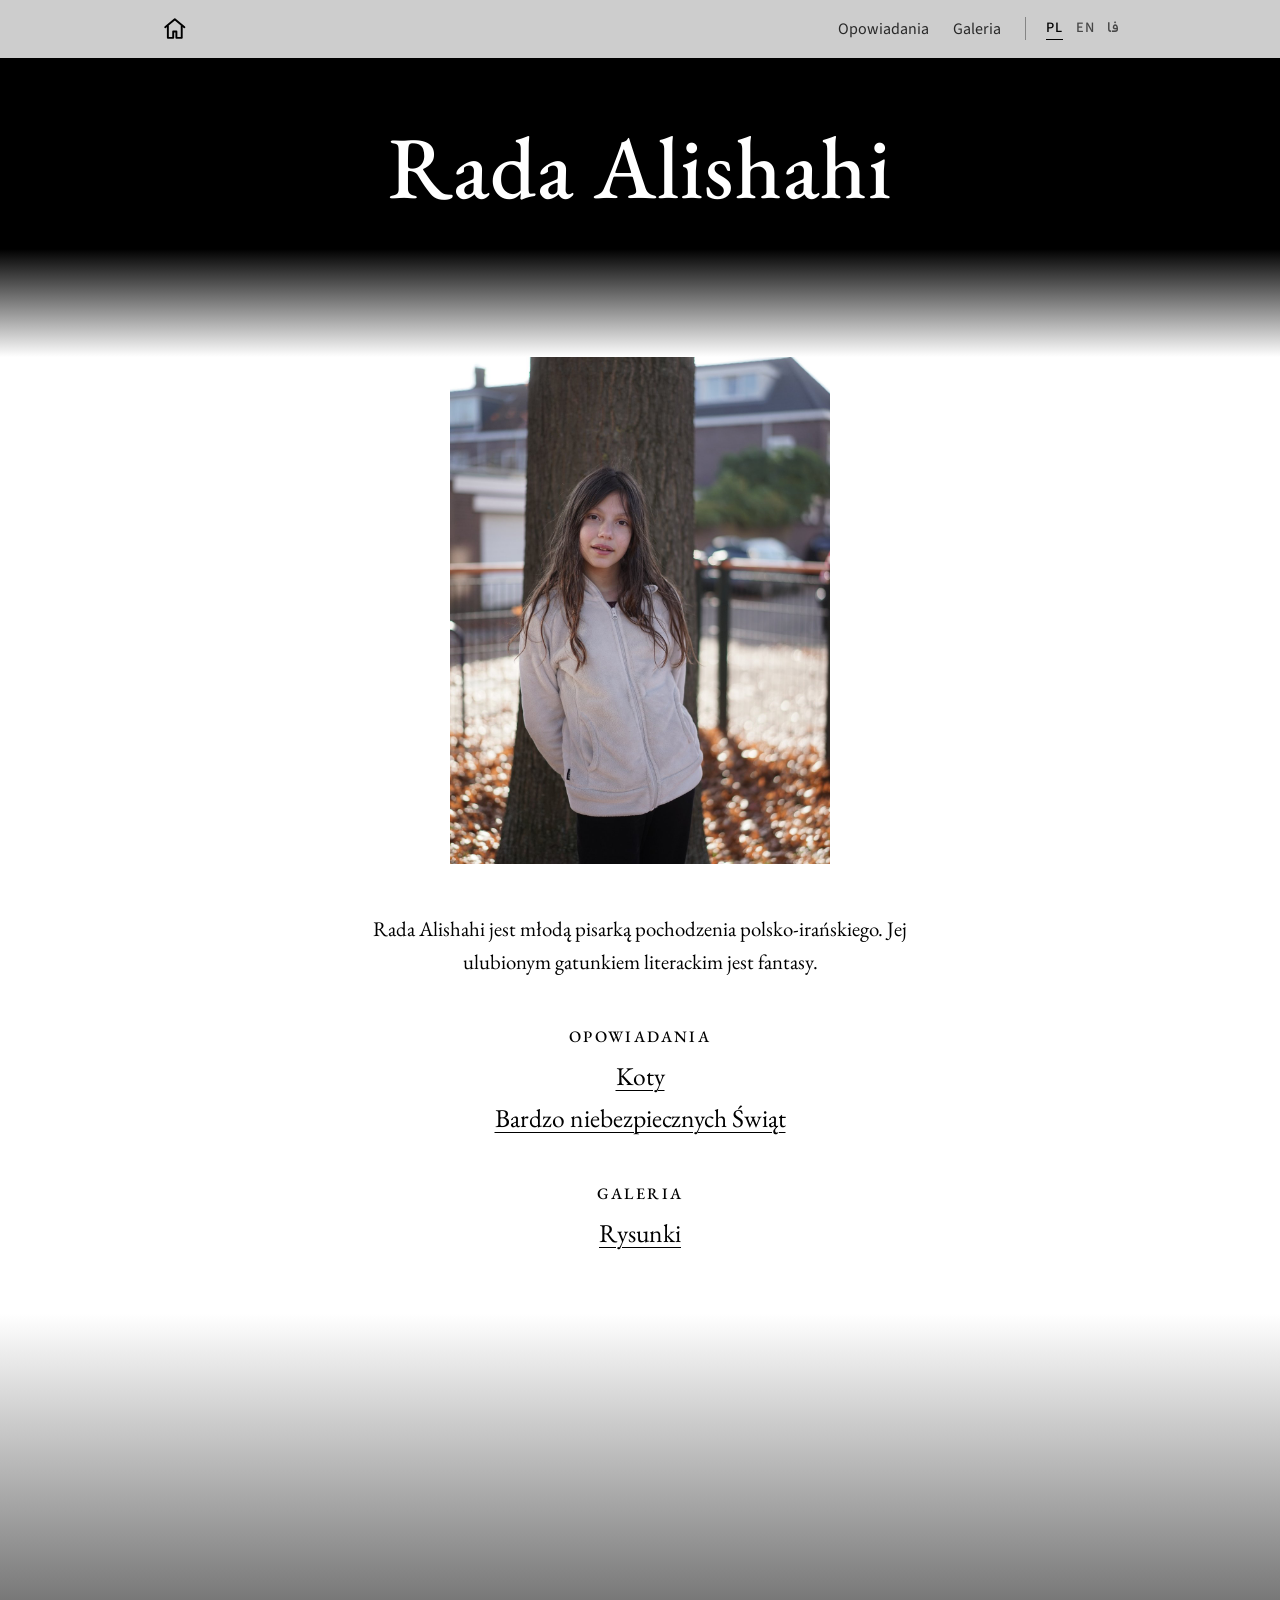
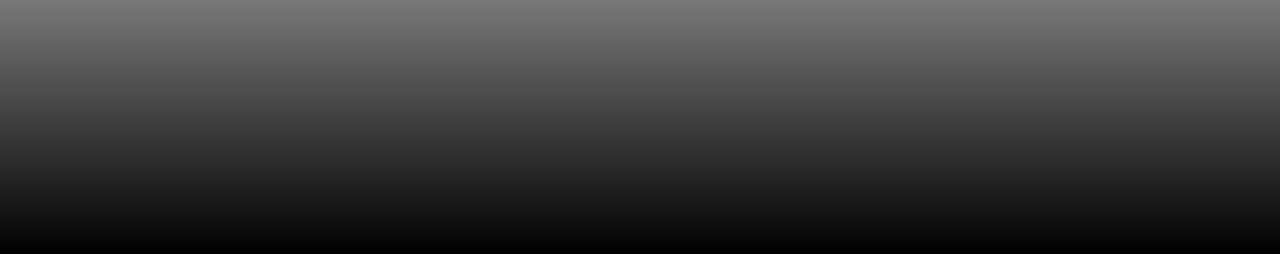
==== commit ef9680e6: "Replace home page photo with new autumn portrait Co-Authored-By: Claude Opus 5.5 <noreply@anthropic." ====
--- a/index.html
+++ b/index.html
@@ -25,7 +25,7 @@
   </header>
   <div class="fade fade-to-white" aria-hidden="true"></div>
   <main>
-    <img src="rada-bw.jpg" alt="Rada Alishahi" width="1200" height="1200">
+    <img src="rada-autumn.jpg" alt="Rada Alishahi" width="1200" height="1600">
     <section class="bio">
       <p>Rada Alishahi jest młodą pisarką pochodzenia polsko-irańskiego. Jej ulubionym gatunkiem literackim jest fantasy.</p>
     </section>
